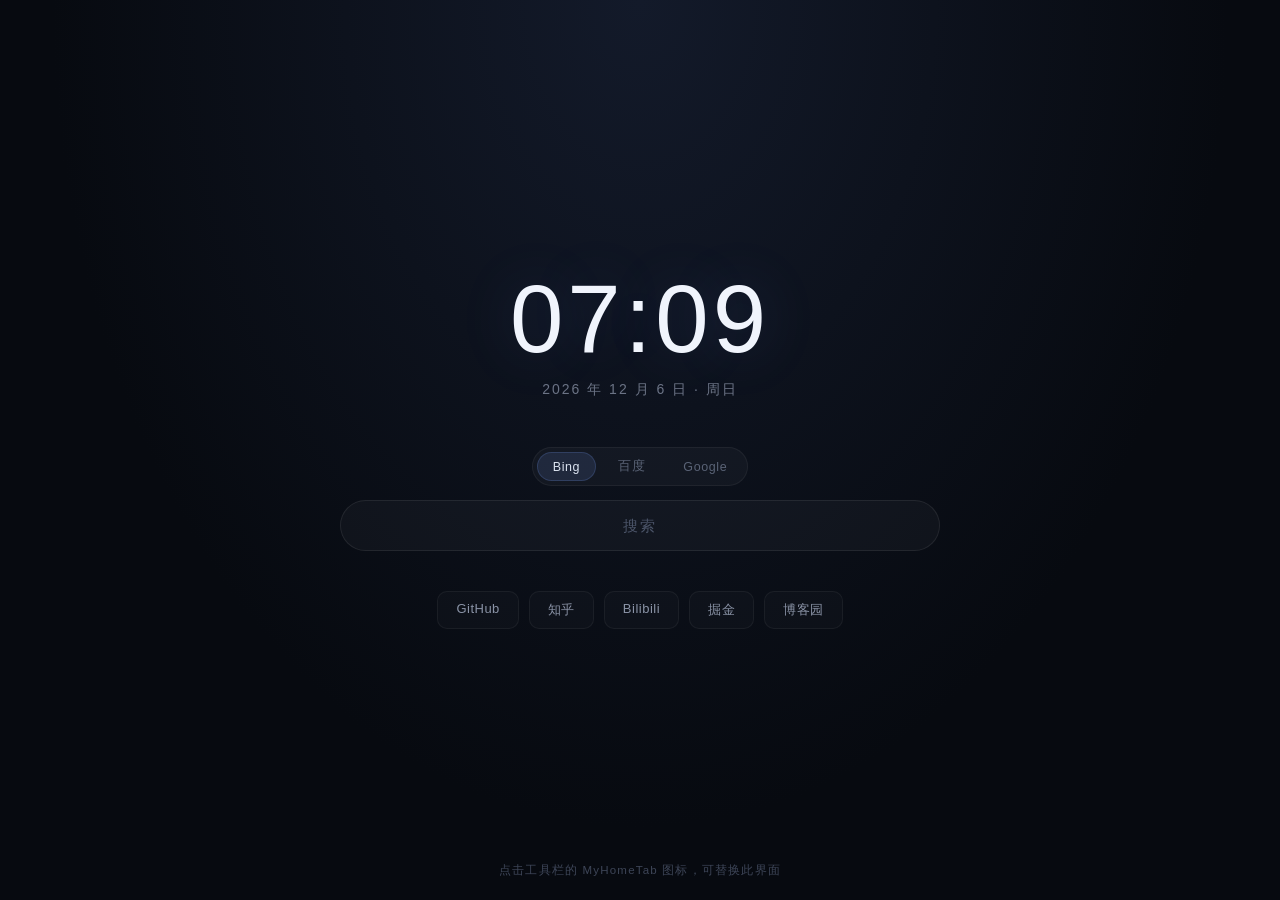
==== src/index.html @ 29e8d5be "重构：源码移入 src/，忽略私钥与 crx 构建产物" ====
<!DOCTYPE html>
<html lang="zh-CN">
<head>
<meta charset="UTF-8">
<meta name="viewport" content="width=device-width, initial-scale=1.0">
<title>新标签页</title>
<style>
  * { margin: 0; padding: 0; box-sizing: border-box; }

  html, body {
    height: 100%;
    overflow: hidden;
    background: #070a10;
    color: #e6ebf5;
    font-family: -apple-system, BlinkMacSystemFont, "Segoe UI", Roboto,
                 "PingFang SC", "Microsoft YaHei", sans-serif;
  }

  #frame, #default {
    position: fixed;
    inset: 0;
    width: 100%;
    height: 100%;
  }
  #frame { border: 0; display: block; }
  #frame[hidden], #default[hidden] { display: none; }

  /* ---------- 默认界面 ---------- */
  #default {
    display: flex;
    flex-direction: column;
    align-items: center;
    justify-content: center;
    background: radial-gradient(ellipse at 50% 0%, #131a2a 0%, #070a10 65%);
    user-select: none;
  }

  .clock {
    font-size: 96px;
    font-weight: 200;
    letter-spacing: 4px;
    color: #f0f4fc;
    font-variant-numeric: tabular-nums;
    line-height: 1;
    text-shadow: 0 0 60px rgba(120, 160, 255, .18);
  }
  .date {
    margin-top: 14px;
    font-size: 14px;
    letter-spacing: 2px;
    color: #6b7385;
  }

  .search {
    margin-top: 48px;
    width: min(600px, 82vw);
    display: flex;
    flex-direction: column;
    align-items: center;
    gap: 14px;
  }

  .engines {
    display: flex;
    gap: 6px;
    padding: 4px;
    border-radius: 999px;
    background: rgba(255,255,255,.03);
    border: 1px solid rgba(255,255,255,.05);
  }
  .engine {
    padding: 6px 16px;
    border: none;
    background: transparent;
    color: #5a6376;
    font-size: 12.5px;
    font-family: inherit;
    letter-spacing: .6px;
    border-radius: 999px;
    cursor: pointer;
    transition: .18s;
  }
  .engine:hover { color: #8a93a6; }
  .engine.active {
    color: #dbe3f0;
    background: rgba(120, 160, 255, .12);
    box-shadow: inset 0 0 0 1px rgba(120, 160, 255, .18);
  }

  .search input {
    width: 100%;
    padding: 16px 24px;
    border-radius: 999px;
    border: 1px solid rgba(255,255,255,.08);
    background: rgba(255,255,255,.03);
    color: #e6ebf5;
    font-size: 15px;
    font-family: inherit;
    outline: none;
    transition: .25s;
    text-align: center;
    letter-spacing: .5px;
  }
  .search input::placeholder {
    color: #4b5468;
    letter-spacing: 2px;
  }
  .search input:focus {
    border-color: rgba(120, 160, 255, .3);
    background: rgba(255,255,255,.05);
    box-shadow: 0 0 0 4px rgba(120, 160, 255, .06);
  }

  .links {
    margin-top: 40px;
    display: flex;
    gap: 10px;
    flex-wrap: wrap;
    justify-content: center;
    padding: 0 24px;
  }
  .links a {
    padding: 9px 18px;
    border-radius: 10px;
    border: 1px solid rgba(255,255,255,.05);
    background: rgba(255,255,255,.02);
    color: #8a93a6;
    font-size: 13px;
    text-decoration: none;
    transition: .2s;
    letter-spacing: .5px;
  }
  .links a:hover {
    color: #dbe3f0;
    border-color: rgba(255,255,255,.14);
    background: rgba(255,255,255,.05);
    transform: translateY(-2px);
  }

  .hint {
    position: fixed;
    bottom: 22px;
    font-size: 11.5px;
    color: #3d4557;
    letter-spacing: 1.2px;
  }

  @media (max-width: 600px) {
    .clock { font-size: 64px; letter-spacing: 2px; }
    .date { font-size: 12px; }
    .search { margin-top: 36px; gap: 12px; }
    .engine { padding: 5px 12px; font-size: 12px; }
    .search input { padding: 13px 18px; font-size: 14px; }
    .links { margin-top: 28px; gap: 8px; }
    .links a { padding: 8px 14px; font-size: 12px; }
    .hint { font-size: 10.5px; }
  }
</style>
</head>
<body>
  <!-- 默认界面（未设置自定义 HTML 时显示） -->
  <div id="default">
    <div class="clock" id="clock">--:--</div>
    <div class="date" id="date"></div>

    <form class="search" id="searchForm">
      <div class="engines" id="engines">
        <button type="button" class="engine active" data-engine="bing">Bing</button>
        <button type="button" class="engine" data-engine="baidu">百度</button>
        <button type="button" class="engine" data-engine="google">Google</button>
      </div>
      <input type="text" id="q" placeholder="搜索" autocomplete="off" spellcheck="false">
    </form>

    <div class="links">
      <a href="https://github.com" target="_blank" rel="noopener">GitHub</a>
      <a href="https://www.zhihu.com" target="_blank" rel="noopener">知乎</a>
      <a href="https://www.bilibili.com" target="_blank" rel="noopener">Bilibili</a>
      <a href="https://juejin.cn" target="_blank" rel="noopener">掘金</a>
      <a href="https://www.cnblogs.com" target="_blank" rel="noopener">博客园</a>
    </div>

    <div class="hint">点击工具栏的 MyHomeTab 图标，可替换此界面</div>
  </div>

  <!-- 用户自定义 HTML 的渲染容器 -->
  <iframe id="frame" src="sandbox.html" hidden
    sandbox="allow-scripts allow-same-origin allow-forms allow-popups allow-modals allow-downloads"></iframe>

  <script src="index.js"></script>
</body>
</html>
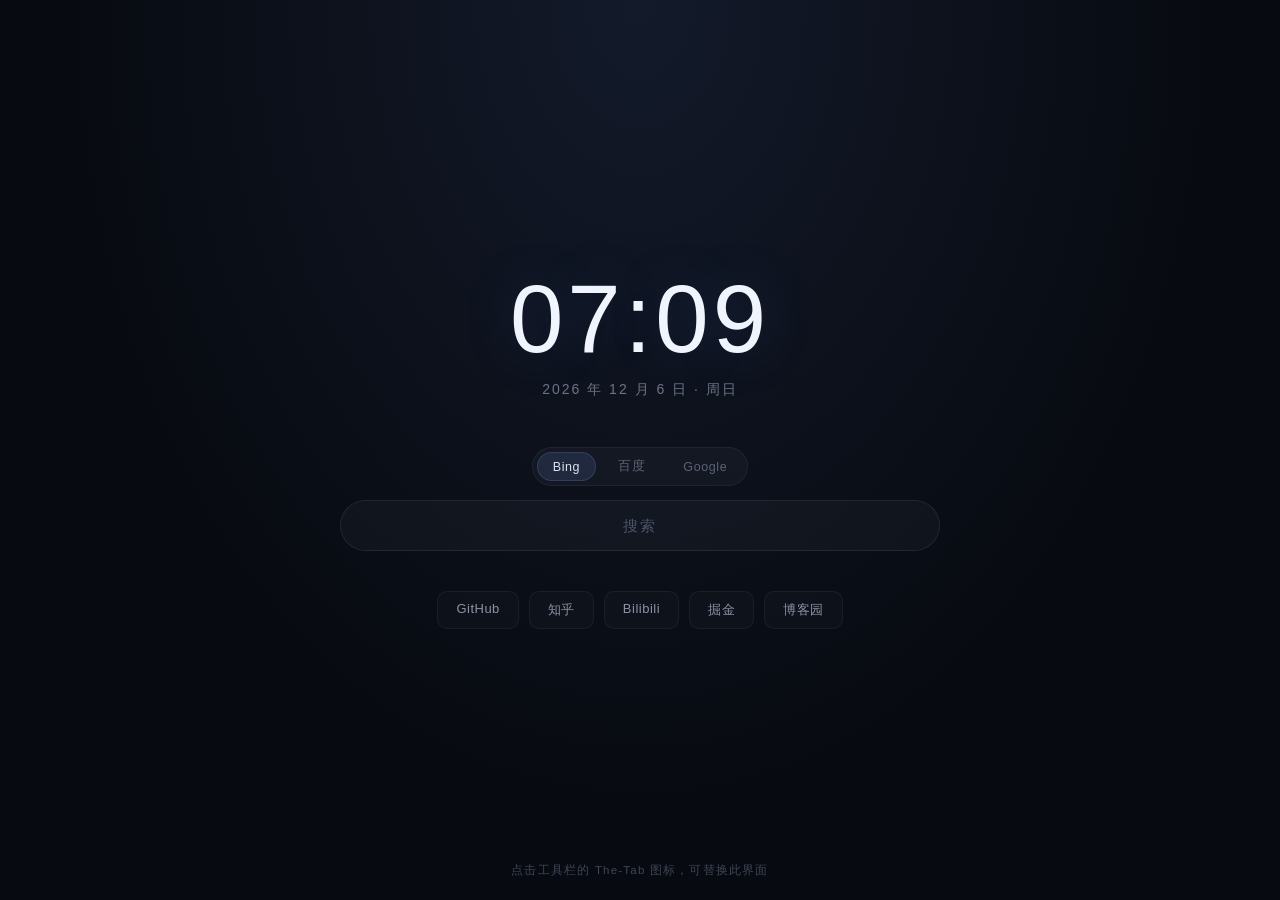
==== commit 51bda3a3: "重命名：MyHomeTab → The-Tab" ====
--- a/src/index.html
+++ b/src/index.html
@@ -180,7 +180,7 @@
       <a href="https://www.cnblogs.com" target="_blank" rel="noopener">博客园</a>
     </div>
 
-    <div class="hint">点击工具栏的 MyHomeTab 图标，可替换此界面</div>
+    <div class="hint">点击工具栏的 The-Tab 图标，可替换此界面</div>
   </div>
 
   <!-- 用户自定义 HTML 的渲染容器 -->
